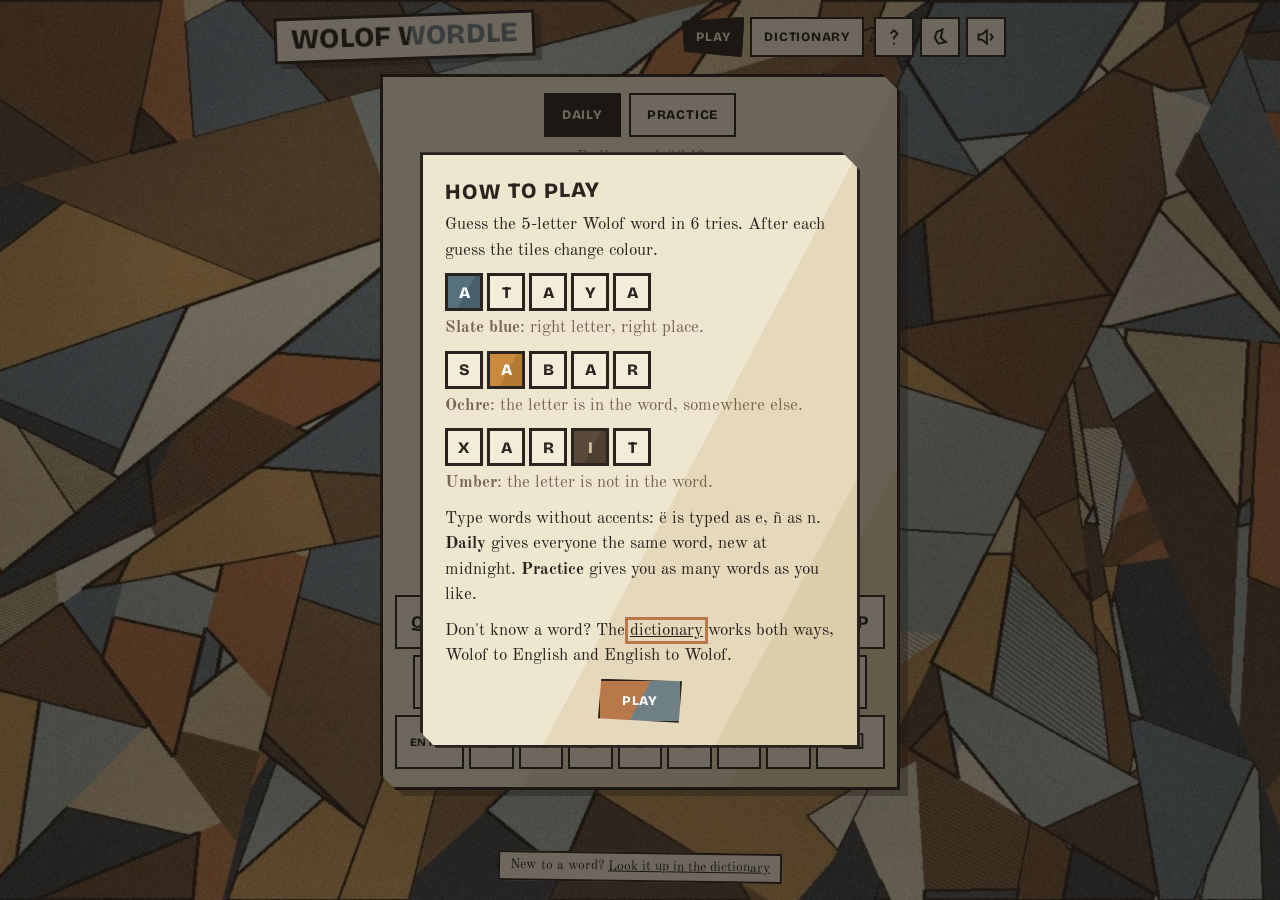
==== index.html @ d40c1cae "Wolof Wordle: standalone site with a Wolof-English dictionary Game moved from PK Arcade, restyled wi" ====
<!DOCTYPE html>
<html lang="en">
<head>
  <meta charset="utf-8">
  <meta name="viewport" content="width=device-width, initial-scale=1, maximum-scale=1">
  <title>Wolof Wordle: guess today's Wolof word</title>
  <meta name="description" content="Guess today's 5-letter Wolof word in six tries, then look up any Wolof word in the free Wolof-English dictionary.">
  <meta property="og:title" content="Wolof Wordle">
  <meta property="og:description" content="Guess today's 5-letter Wolof word in six tries. With a Wolof-English dictionary.">
  <meta name="theme-color" content="#d9c7a3">
  <link rel="manifest" href="manifest.webmanifest">
  <link rel="icon" href="icon.svg" type="image/svg+xml">
  <link rel="preload" href="assets/fonts/bricolage-grotesque-800.woff2" as="font" type="font/woff2" crossorigin>
  <script src="assets/theme.js"></script>
  <link rel="stylesheet" href="assets/site.css?v=1">
  <style>
    main { display: flex; flex-direction: column; align-items: center; }
    .game { width: 100%; max-width: 520px; display: flex; flex-direction: column; align-items: center; padding: 16px 12px 18px; }
    .modes { display: flex; gap: 8px; margin-bottom: 8px; }
    #sub { margin: 0 0 12px; font-style: italic; }

    .board { display: grid; gap: 7px; margin-bottom: 18px; }
    .rowg { display: grid; grid-template-columns: repeat(5, 1fr); gap: 7px; }
    .rowg.shake { animation: shake .35s; }
    @keyframes shake { 20%, 60% { transform: translateX(-7px) rotate(-1deg); } 40%, 80% { transform: translateX(7px) rotate(1deg); } }
    .tileg {
      width: min(15vw, 60px); height: min(15vw, 60px); display: grid; place-items: center;
      font: 800 clamp(1.25rem, 6vw, 1.9rem) var(--display); text-transform: uppercase;
      background: var(--plaque); border: var(--line-w) solid color-mix(in srgb, var(--line) 35%, transparent); color: var(--ink);
    }
    .tileg.filled { border-color: var(--line); animation: pop .12s; }
    @keyframes pop { 50% { transform: scale(1.08) rotate(-2deg); } }
    /* two planes per tile, seen from two sides at once */
    .tileg.ok   { background: linear-gradient(118deg, var(--ok) 0 55%, var(--ok-2) 55%); border-color: var(--line); color: var(--tile-on); }
    .tileg.near { background: linear-gradient(118deg, var(--near) 0 55%, var(--near-2) 55%); border-color: var(--line); color: var(--tile-on); }
    .tileg.no   { background: linear-gradient(118deg, var(--no) 0 55%, var(--no-2) 55%); border-color: var(--line); color: var(--no-ink); }
    .tileg.flip { animation: flip .36s ease-in-out both; }
    @keyframes flip { 50% { transform: rotateX(90deg); } }
    .rowg.won .tileg { animation: hop .5s ease both; }
    .rowg.won .tileg:nth-child(2) { animation-delay: .08s; } .rowg.won .tileg:nth-child(3) { animation-delay: .16s; }
    .rowg.won .tileg:nth-child(4) { animation-delay: .24s; } .rowg.won .tileg:nth-child(5) { animation-delay: .32s; }
    @keyframes hop { 40% { transform: translateY(-16px) rotate(-4deg); } 70% { transform: translateY(2px); } }

    .kb { width: 100%; display: grid; gap: 6px; user-select: none; -webkit-user-select: none; }
    .kb .r { display: flex; gap: 5px; justify-content: center; }
    .key {
      flex: 1; height: 54px; max-width: 46px; padding: 0; cursor: pointer; touch-action: manipulation;
      font: 800 1.1rem var(--display); text-transform: uppercase; color: var(--ink);
      background: var(--plaque); border: 2px solid var(--line);
    }
    .key.wide { flex: 1.6; max-width: 72px; font-size: 0.7rem; letter-spacing: 0.04em; }
    .key:active { transform: translateY(2px); }
    .key.ok   { background: var(--ok);   color: var(--tile-on); }
    .key.near { background: var(--near); color: var(--tile-on); }
    .key.no   { background: var(--no);   color: var(--no-ink); }

    .stats { display: grid; grid-template-columns: repeat(4, 1fr); text-align: center; margin: 16px 0; }
    .stats b { display: block; font: 800 1.5rem var(--display); }
    .stats span { font-size: 0.85rem; color: var(--muted); }
    .meaning { background: var(--plaque); border: 2px solid var(--line); padding: 12px 14px; transform: rotate(-0.6deg); }
    .meaning .w { font: 800 1.5rem var(--display); display: block; text-transform: lowercase; }
    .meaning .written { font-style: italic; color: var(--muted); font-size: 0.9rem; }
    .meaning a { display: inline-block; margin-top: 6px; font-style: italic; }
    .ex { display: flex; gap: 4px; margin: 6px 0 4px; }
    .ex .tileg { width: 38px; height: 38px; font-size: 1rem; }
    .dlg-actions { justify-content: center; margin-top: 4px; }
  </style>
</head>
<body data-page="play">
  <main>
    <div class="wrap-shadow" style="width:100%;max-width:520px">
      <section class="card game" aria-label="Wolof Wordle game">
        <div class="modes" role="group" aria-label="Game mode">
          <button class="btn on" id="dailyBtn">Daily</button>
          <button class="btn" id="practiceBtn">Practice</button>
        </div>
        <p class="muted" id="sub"></p>
        <div class="board" id="board" aria-live="polite"></div>
        <div class="kb" id="kb"></div>
      </section>
    </div>
  </main>
  <footer class="foot"><span>New to a word? <a href="dictionary/">Look it up in the dictionary</a></span></footer>

  <dialog id="help">
    <h2>How to play</h2>
    <p>Guess the 5-letter Wolof word in 6 tries. After each guess the tiles change colour.</p>
    <div class="ex"><div class="tileg ok">a</div><div class="tileg filled">t</div><div class="tileg filled">a</div><div class="tileg filled">y</div><div class="tileg filled">a</div></div>
    <p class="muted"><b>Slate blue</b>: right letter, right place.</p>
    <div class="ex"><div class="tileg filled">s</div><div class="tileg near">a</div><div class="tileg filled">b</div><div class="tileg filled">a</div><div class="tileg filled">r</div></div>
    <p class="muted"><b>Ochre</b>: the letter is in the word, somewhere else.</p>
    <div class="ex"><div class="tileg filled">x</div><div class="tileg filled">a</div><div class="tileg filled">r</div><div class="tileg no">i</div><div class="tileg filled">t</div></div>
    <p class="muted"><b>Umber</b>: the letter is not in the word.</p>
    <p>Type words without accents: ë is typed as e, ñ as n. <b>Daily</b> gives everyone the same word, new at midnight. <b>Practice</b> gives you as many words as you like.</p>
    <p>Don't know a word? The <a href="dictionary/">dictionary</a> works both ways, Wolof to English and English to Wolof.</p>
    <div class="row dlg-actions"><button class="btn primary" onclick="this.closest('dialog').close()">Play</button></div>
  </dialog>

  <dialog id="done">
    <h2 id="doneTitle"></h2>
    <div class="meaning" id="meaning"></div>
    <div class="stats" id="stats"></div>
    <div class="row dlg-actions">
      <button class="btn primary" id="shareBtn" autofocus>Share</button>
      <button class="btn" id="againBtn">New word</button>
      <button class="btn" onclick="this.closest('dialog').close()">Close</button>
    </div>
    <p class="muted center italic" id="next" style="margin:14px 0 0"></p>
  </dialog>

  <script src="assets/site.js?v=1"></script>
  <script src="data/words.js?v=1"></script>
  <script src="data/dict.js?v=1"></script>
  <script>
    const ROWS = 6, LEN = 5;
    const day = dayNumber();
    // The same fixed shuffle PK Arcade used, so the daily word carries on where it left off.
    const ORDER = shuffle(WORDS.map((_, i) => i), seededRandom(2026));
    const dailyWord = WORDS[ORDER[((day % WORDS.length) + WORDS.length) % WORDS.length]];
    const byPlain = {};
    DICT.forEach(([w, pos, en]) => { byPlain[plain(w)] ??= { w, pos, en }; });

    let mode = "daily", answer, meaning, state, current = "", busy = false;
    const stats = store.get("stats", { played: 0, wins: 0, streak: 0, best: 0, lastWinDay: null });
    const board = document.getElementById("board"), kb = document.getElementById("kb");
    const $ = id => document.getElementById(id);

    for (let r = 0; r < ROWS; r++) {
      const row = document.createElement("div");
      row.className = "rowg";
      for (let c = 0; c < LEN; c++) row.appendChild(Object.assign(document.createElement("div"), { className: "tileg" }));
      board.appendChild(row);
    }
    ["qwertyuiop", "asdfghjkl", "+zxcvbnm-"].forEach(line => {
      const r = document.createElement("div");
      r.className = "r";
      for (const ch of line) {
        const k = document.createElement("button");
        k.className = "key";
        if (ch === "+") { k.textContent = "Enter"; k.classList.add("wide"); k.dataset.k = "Enter"; }
        else if (ch === "-") { k.innerHTML = "&#9003;"; k.classList.add("wide"); k.dataset.k = "Backspace"; k.setAttribute("aria-label", "Delete"); k.style.fontSize = "1.3rem"; }
        else { k.textContent = ch; k.dataset.k = ch; }
        r.appendChild(k);
      }
      kb.appendChild(r);
    });
    kb.addEventListener("click", e => { const k = e.target.closest(".key"); if (k) { press(k.dataset.k); k.blur(); } });
    document.addEventListener("keydown", e => {
      if (e.ctrlKey || e.metaKey || e.altKey || document.querySelector("dialog[open]")) return;
      if (e.key === "Enter" || e.key === "Backspace") { e.preventDefault(); press(e.key); }
      else if (/^[a-zëñéàó]$/i.test(e.key)) press(plain(e.key));
    });

    function start(newMode) {
      mode = newMode; current = ""; busy = false;
      if (mode === "daily") {
        [answer, meaning] = dailyWord;
        state = store.get("today", null);
        if (!state || state.day !== day || state.answer !== answer) state = { day, answer, guesses: [], finished: false, won: false };
        $("sub").textContent = `Daily word #${day + 1}`;
      } else {
        [answer, meaning] = WORDS[Math.floor(Math.random() * WORDS.length)];
        state = { guesses: [], finished: false, won: false };
        $("sub").textContent = "Practice: a random word, play as many as you like";
      }
      $("dailyBtn").classList.toggle("on", mode === "daily");
      $("practiceBtn").classList.toggle("on", mode === "practice");
      for (let r = 0; r < ROWS; r++) { board.children[r].classList.remove("won"); paintRow(r, state.guesses[r] || "", state.guesses[r] ? score(state.guesses[r]) : null, false); }
      paintKeys();
      if (state.finished) setTimeout(showDone, 300);
    }

    function score(guess) {
      // Two passes so repeated letters are coloured correctly (think of "ataya")
      const res = Array(LEN).fill("no"), left = {};
      for (let i = 0; i < LEN; i++) {
        if (guess[i] === answer[i]) res[i] = "ok"; else left[answer[i]] = (left[answer[i]] || 0) + 1;
      }
      for (let i = 0; i < LEN; i++) {
        if (res[i] !== "ok" && left[guess[i]] > 0) { res[i] = "near"; left[guess[i]]--; }
      }
      return res;
    }

    function paintRow(r, word, colours, animate) {
      const tiles = board.children[r].children;
      for (let i = 0; i < LEN; i++) {
        tiles[i].textContent = word[i] || "";
        tiles[i].className = "tileg" + (word[i] ? " filled" : "");
        if (!colours) continue;
        if (animate) setTimeout(() => { tiles[i].classList.add("flip"); sfx.flip(); setTimeout(() => tiles[i].classList.add(colours[i]), 180); }, i * 240);
        else tiles[i].classList.add(colours[i]);
      }
    }

    function paintKeys() {
      const rank = { no: 1, near: 2, ok: 3 }, best = {};
      state.guesses.forEach(g => score(g).forEach((c, i) => { if (!best[g[i]] || rank[c] > rank[best[g[i]]]) best[g[i]] = c; }));
      kb.querySelectorAll(".key").forEach(k => {
        k.classList.remove("ok", "near", "no");
        if (best[k.dataset.k]) k.classList.add(best[k.dataset.k]);
      });
    }

    function press(k) {
      if (state.finished || busy) return;
      if (k === "Backspace") { if (!current) return; current = current.slice(0, -1); sfx.del(); }
      else if (k === "Enter") return submit();
      else if (current.length < LEN) { current += k; sfx.key(); }
      paintRow(state.guesses.length, current);
    }

    function submit() {
      const r = state.guesses.length;
      if (current.length < LEN) {
        const row = board.children[r];
        row.classList.remove("shake"); void row.offsetWidth; row.classList.add("shake");
        sfx.bad();
        return toast("Not enough letters");
      }
      const guess = current;
      state.guesses.push(guess); current = ""; busy = true;
      paintRow(r, guess, score(guess), true);
      setTimeout(() => { paintKeys(); busy = false; }, LEN * 240 + 120);
      if (guess === answer || state.guesses.length === ROWS) {
        state.finished = true; state.won = guess === answer;
        if (mode === "daily") updateStats();
        setTimeout(() => {
          if (state.won) { board.children[r].classList.add("won"); sfx.win(); confetti(); toast(["Jamm rekk!", "Rafet na!", "Waaw!", "Baax na!", "Phew!", "Just made it!"][r]); }
          else { sfx.lose(); toast(answer.toUpperCase(), 2400); }
          setTimeout(showDone, 1400);
        }, LEN * 240 + 260);
      }
      if (mode === "daily") store.set("today", state);
    }

    function updateStats() {
      stats.played++;
      if (state.won) {
        stats.wins++;
        stats.streak = stats.lastWinDay === day - 1 ? stats.streak + 1 : 1;
        stats.best = Math.max(stats.best, stats.streak);
        stats.lastWinDay = day;
      } else stats.streak = 0;
      store.set("stats", stats);
    }

    function resultText() {
      const emoji = { ok: "🟦", near: "🟧", no: "🟫" };
      const grid = state.guesses.map(g => score(g).map(c => emoji[c]).join("")).join("\n");
      const label = mode === "daily" ? `#${day + 1}` : "practice";
      return `Wolof Wordle ${label} ${state.won ? state.guesses.length : "X"}/6\n\n${grid}\n\n${location.origin}/`;
    }

    function showDone() {
      $("doneTitle").textContent = state.won ? "Rafet na!" : "Next time";
      const d = byPlain[answer];
      const written = d && d.w !== answer ? `<span class="written">written ${escapeHtml(d.w)}</span><br>` : "";
      $("meaning").innerHTML = `<span class="w">${escapeHtml(answer)}</span>${written}${escapeHtml(meaning)}<br>
        <a href="dictionary/?q=${encodeURIComponent(answer)}">See it in the dictionary &rarr;</a>`;
      const pct = stats.played ? Math.round(100 * stats.wins / stats.played) : 0;
      $("stats").innerHTML = [[stats.played, "Played"], [pct, "Win %"], [stats.streak, "Streak"], [stats.best, "Best"]]
        .map(([v, l]) => `<div><b>${v}</b><span>${l}</span></div>`).join("");
      const now = new Date(), midnight = Date.UTC(now.getUTCFullYear(), now.getUTCMonth(), now.getUTCDate() + 1);
      const h = Math.floor((midnight - now) / 3600000), m = Math.floor((midnight - now) / 60000) % 60;
      $("next").textContent = mode === "daily" ? `Next daily word in ${h}h ${m}m` : "";
      $("againBtn").textContent = mode === "daily" ? "Practice" : "New word";
      $("done").showModal();
    }
    $("shareBtn").onclick = () => shareText(resultText());
    $("againBtn").onclick = () => { $("done").close(); start("practice"); };
    $("helpBtn").onclick = () => $("help").showModal();
    $("dailyBtn").onclick = () => start("daily");
    $("practiceBtn").onclick = () => start("practice");

    start("daily");
    if (!state.finished && !store.get("seen-help", false)) { $("help").showModal(); store.set("seen-help", true); }
  </script>
</body>
</html>
---- assets/site.css ----
/* Wolof Wordle: two Picasso rooms borrowed from Jangal's gallery themes.
   Day   = Cubist      (faceted planes in ochre, umber and slate)
   Night = Blue Period (a quiet room painted only in blues)          */

@font-face { font-family: 'Bricolage Grotesque'; src: url('fonts/bricolage-grotesque-400.woff2') format('woff2'); font-weight: 400; font-display: swap; }
@font-face { font-family: 'Bricolage Grotesque'; src: url('fonts/bricolage-grotesque-800.woff2') format('woff2'); font-weight: 800; font-display: swap; }
@font-face { font-family: 'Old Standard TT'; src: url('fonts/old-standard-tt-400.woff2') format('woff2'); font-weight: 400; font-style: normal; font-display: swap; }
@font-face { font-family: 'Old Standard TT'; src: url('fonts/old-standard-tt-400i.woff2') format('woff2'); font-weight: 400; font-style: italic; font-display: swap; }
@font-face { font-family: 'Old Standard TT'; src: url('fonts/old-standard-tt-700.woff2') format('woff2'); font-weight: 700; font-style: normal; font-display: swap; }

:root, [data-theme='cubist'] {
  color-scheme: light;
  --bg: #d9c7a3;
  --paper: #efe6cf; --paper-2: #e6d9bb; --paper-3: #dccdab; --plaque: #f4ecd8;
  --ink: #2a2420; --ink-2: #4b3f33; --muted: #75664f;
  --line: #2a2420; --line-w: 3px;
  --slate: #6f7f86; --ochre: #b9784a; --umber: #8a6a46;
  --accent: #6f7f86; --on-accent: #fff;
  --ok: #56707c; --ok-2: #48606b; --near: #c98a3e; --near-2: #b57a31; --tile-on: #fff;
  --no: #5b4a3a; --no-2: #4e3f31; --no-ink: #d9c7a3;
  --shadow: rgba(42, 36, 32, 0.35);
  --art: url('art/cubist.webp');
  --card-bg: linear-gradient(118deg, var(--paper) 0 58%, var(--paper-2) 58% 81%, var(--paper-3) 81%);
  --title-bg: linear-gradient(100deg, var(--ink) 52%, var(--slate) 52%);
  --display: 'Bricolage Grotesque', 'Segoe UI', system-ui, sans-serif;
  --body: 'Old Standard TT', Georgia, 'Times New Roman', serif;
  --facet: polygon(0 0, calc(100% - 18px) 0, 100% 18px, 100% 100%, 16px 100%, 0 calc(100% - 16px));
}
[data-theme='blueperiod'] {
  color-scheme: dark;
  --bg: #0b1626;
  --paper: #11233b; --paper-2: #142a46; --paper-3: #17304f; --plaque: #0f1f35;
  --ink: #dbe6f1; --ink-2: #a9bdd2; --muted: #7890aa;
  --line: #050b14; --line-w: 3px;
  --slate: #8fb3d9; --ochre: #c9a96a; --umber: #5f87b3;
  --accent: #8fb3d9; --on-accent: #0b1626;
  --ok: #7fa6d1; --ok-2: #6b93c0; --near: #c9a96a; --near-2: #b6965a; --tile-on: #0b1626;
  --no: #34475f; --no-2: #2d3f55; --no-ink: #a3b5c9;
  --shadow: rgba(0, 0, 0, 0.5);
  --art: url('art/blueperiod.webp');
  --card-bg: linear-gradient(118deg, var(--paper) 0 58%, var(--paper-2) 58% 81%, var(--paper-3) 81%);
  --title-bg: linear-gradient(100deg, #dbe6f1 52%, #8fb3d9 52%);
}

* { box-sizing: border-box; }
html { -webkit-text-size-adjust: 100%; }
body {
  margin: 0; min-height: 100vh; min-height: 100dvh; color: var(--ink); font: 17px/1.5 var(--body);
  background: var(--bg) var(--art) center / cover fixed no-repeat;
  display: flex; flex-direction: column;
}
/* iOS ignores background-attachment: fixed; a fixed layer behaves the same everywhere */
body::before { content: ''; position: fixed; inset: 0; z-index: -1; background: var(--bg) var(--art) center / cover no-repeat; }
a { color: inherit; }
button, input, textarea, select { font: inherit; color: inherit; }
:focus-visible { outline: 3px solid var(--ochre); outline-offset: 2px; }
.sr { position: absolute; width: 1px; height: 1px; overflow: hidden; clip: rect(0 0 0 0); white-space: nowrap; }

/* ---------- top bar ---------- */
.topbar {
  display: flex; align-items: center; gap: 10px; flex-wrap: wrap;
  width: 100%; max-width: 760px; margin: 0 auto; padding: 14px 14px 6px;
}
.logo {
  display: inline-block; text-decoration: none; padding: 4px 14px 5px; transform: rotate(-2deg);
  background: var(--plaque); border: var(--line-w) solid var(--line); box-shadow: 6px 5px 0 var(--shadow);
  font: 800 clamp(1.3rem, 5vw, 1.75rem)/1.1 var(--display); text-transform: uppercase; letter-spacing: 0.01em;
}
.logo span { background: var(--title-bg); -webkit-background-clip: text; background-clip: text; color: transparent; }
.nav { display: flex; gap: 6px; margin-left: auto; }
.nav a, .iconbtn {
  display: inline-grid; place-items: center; min-height: 40px; padding: 0 12px; text-decoration: none; cursor: pointer;
  background: var(--plaque); border: 2px solid var(--line); font: 800 0.8rem var(--display); text-transform: uppercase; letter-spacing: 0.06em;
}
.nav a[aria-current='page'] { background: var(--ink); color: var(--paper); clip-path: polygon(0 10%, 100% 0, 96% 100%, 3% 88%); }
.nav a:hover { background: var(--paper-3); }
.nav a[aria-current='page']:hover { background: var(--ink); }
.tools { display: flex; gap: 6px; }
.iconbtn { width: 40px; padding: 0; }
.iconbtn svg { width: 20px; height: 20px; }
@media (max-width: 520px) {
  .topbar { gap: 8px; }
  .nav { order: 3; margin-left: 0; width: 100%; }
  .nav a { flex: 1; }
  .tools { margin-left: auto; }
}

/* ---------- the faceted card ---------- */
main { width: 100%; max-width: 760px; margin: 0 auto; padding: 8px 14px 24px; flex: 1; }
.card {
  background: var(--card-bg); border: var(--line-w) solid var(--line); clip-path: var(--facet);
  padding: 18px; filter: drop-shadow(8px 6px 0 var(--shadow));
}
.wrap-shadow { filter: drop-shadow(8px 6px 0 var(--shadow)); }
.wrap-shadow > .card { filter: none; }
h1, h2, h3 { font-family: var(--display); font-weight: 800; line-height: 1.15; margin: 0 0 10px; }
h2 { font-size: 1.15rem; text-transform: uppercase; letter-spacing: 0.04em; }
.muted { color: var(--muted); }
.center { text-align: center; }
.italic { font-style: italic; }

/* ---------- buttons ---------- */
.btn {
  display: inline-flex; align-items: center; justify-content: center; gap: 8px; min-height: 44px; padding: 0 16px; cursor: pointer;
  background: var(--plaque); border: 2px solid var(--line); text-decoration: none;
  font: 800 0.82rem var(--display); text-transform: uppercase; letter-spacing: 0.06em;
}
.btn:hover { background: var(--paper-3); }
.btn:active { transform: translate(1px, 2px); }
.btn.primary {
  color: #fff; border-color: var(--line); background: linear-gradient(118deg, var(--ochre) 50%, var(--slate) 50%);
  clip-path: polygon(4% 0, 100% 6%, 96% 100%, 0 90%); padding: 0 22px;
}
[data-theme='blueperiod'] .btn.primary { color: #0b1626; background: linear-gradient(118deg, #b9d0e8 50%, #8fb3d9 50%); }
.btn.primary:hover { filter: brightness(1.07); }
.btn.on { background: var(--ink); color: var(--paper); }
.row { display: flex; gap: 8px; flex-wrap: wrap; }

/* ---------- dialogs ---------- */
dialog {
  width: min(92vw, 440px); max-height: 88vh; overflow: auto; padding: 22px; color: var(--ink);
  background: var(--card-bg); border: var(--line-w) solid var(--line); clip-path: var(--facet);
}
dialog::backdrop { background: rgba(20, 16, 12, 0.6); }
[data-theme='blueperiod'] dialog::backdrop { background: rgba(2, 6, 12, 0.7); }
dialog h2 { font-size: 1.35rem; transform: rotate(-1deg); }
dialog p { margin: 0 0 10px; }
.x { position: absolute; top: 12px; right: 18px; }

/* ---------- forms ---------- */
label { display: block; font: 800 0.75rem var(--display); text-transform: uppercase; letter-spacing: 0.06em; margin: 12px 0 4px; }
label .muted { text-transform: none; letter-spacing: 0; font: italic 400 0.85rem var(--body); }
.field {
  width: 100%; padding: 10px 12px; background: var(--plaque); border: 2px solid var(--line); border-radius: 0;
  font: 1.05rem var(--body);
}
textarea.field { min-height: 70px; resize: vertical; }
.field:focus { outline: 3px solid var(--ochre); outline-offset: 0; }

/* ---------- toast ---------- */
.toast {
  position: fixed; left: 50%; top: 84px; transform: translate(-50%, -12px) rotate(-1.5deg); opacity: 0; pointer-events: none; z-index: 50;
  padding: 8px 16px; background: var(--ink); color: var(--paper); border: 2px solid var(--line);
  font: 800 0.95rem var(--display); transition: opacity .18s, transform .18s; max-width: 90vw; text-align: center;
}
.toast.show { opacity: 1; transform: translate(-50%, 0) rotate(-1.5deg); }

/* ---------- footer ---------- */
.foot { text-align: center; padding: 6px 14px 18px; font-size: 0.85rem; }
.foot span { background: var(--plaque); border: 2px solid var(--line); padding: 3px 10px; display: inline-block; transform: rotate(0.8deg); }

/* ---------- confetti (cubist shards) ---------- */
canvas.fx { position: fixed; inset: 0; pointer-events: none; z-index: 60; }

@media (prefers-reduced-motion: reduce) {
  *, *::before, *::after { animation-duration: 0.01ms !important; transition-duration: 0.01ms !important; }
}
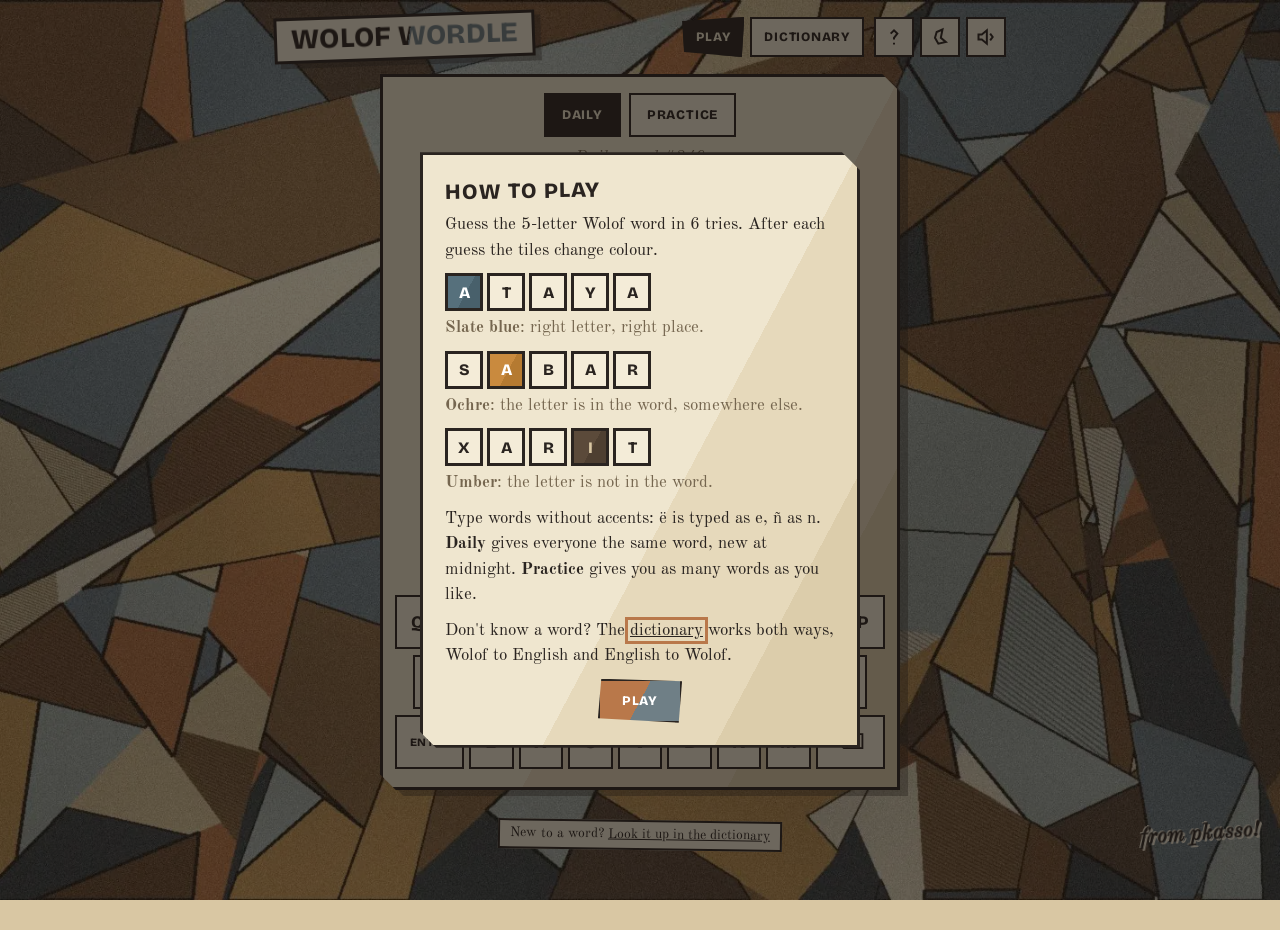
==== commit cda325f6: "Sign the canvas: from pkasso!" ====
--- a/index.html
+++ b/index.html
@@ -12,7 +12,7 @@
   <link rel="icon" href="icon.svg" type="image/svg+xml">
   <link rel="preload" href="assets/fonts/bricolage-grotesque-800.woff2" as="font" type="font/woff2" crossorigin>
   <script src="assets/theme.js"></script>
-  <link rel="stylesheet" href="assets/site.css?v=1">
+  <link rel="stylesheet" href="assets/site.css?v=2">
   <style>
     main { display: flex; flex-direction: column; align-items: center; }
     .game { width: 100%; max-width: 520px; display: flex; flex-direction: column; align-items: center; padding: 16px 12px 18px; }
@@ -80,7 +80,7 @@
       </section>
     </div>
   </main>
-  <footer class="foot"><span>New to a word? <a href="dictionary/">Look it up in the dictionary</a></span></footer>
+  <footer class="foot"><span>New to a word? <a href="dictionary/">Look it up in the dictionary</a></span><p class="sig">from pkasso!</p></footer>
 
   <dialog id="help">
     <h2>How to play</h2>
--- a/assets/site.css
+++ b/assets/site.css
@@ -149,6 +149,13 @@
 .foot { text-align: center; padding: 6px 14px 18px; font-size: 0.85rem; }
 .foot span { background: var(--plaque); border: 2px solid var(--line); padding: 3px 10px; display: inline-block; transform: rotate(0.8deg); }
 
+/* the painter's signature, bottom right of the canvas */
+.foot .sig {
+  margin: 10px 0 0; text-align: right; padding-right: 6px;
+  font: italic 700 1.35rem var(--body); color: var(--ink);
+  transform: rotate(-4deg); text-shadow: 2px 2px 0 var(--plaque), -1px -1px 0 var(--plaque);
+}
+
 /* ---------- confetti (cubist shards) ---------- */
 canvas.fx { position: fixed; inset: 0; pointer-events: none; z-index: 60; }
 
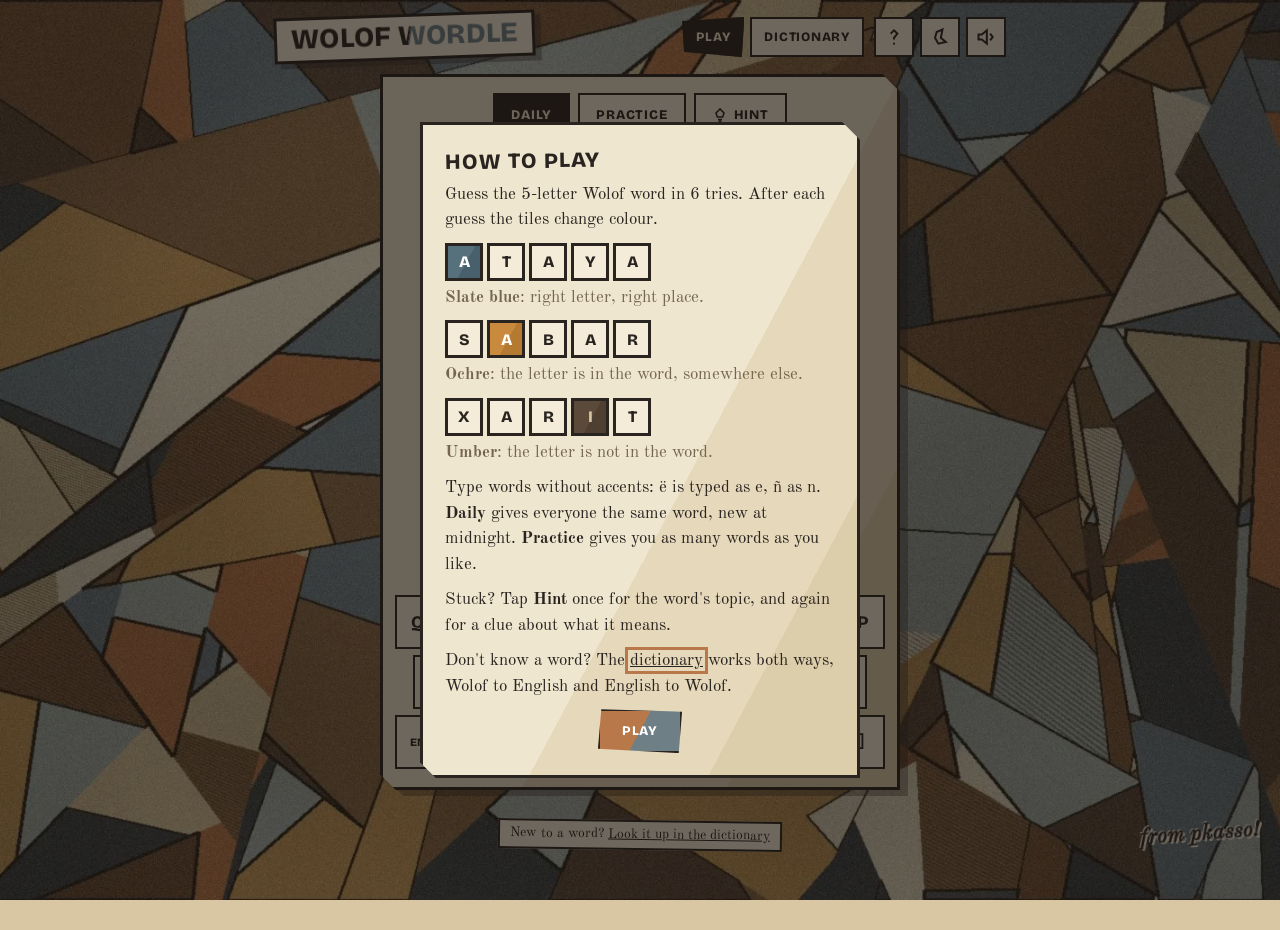
==== commit 859a2332: "Add hints: topic first, then a clue that never names the word Each answer has a hand-written clue in" ====
--- a/index.html
+++ b/index.html
@@ -64,6 +64,19 @@
     .ex { display: flex; gap: 4px; margin: 6px 0 4px; }
     .ex .tileg { width: 38px; height: 38px; font-size: 1rem; }
     .dlg-actions { justify-content: center; margin-top: 4px; }
+    #hintBtn { gap: 6px; }
+    #hintBtn svg { width: 16px; height: 16px; }
+    #hintBtn[disabled] { opacity: .45; cursor: default; }
+    .hints { width: 100%; display: grid; gap: 6px; margin: -2px 0 12px; }
+    .hints:empty { display: none; }
+    .hint {
+      background: var(--plaque); border: 2px solid var(--line); padding: 7px 12px; font-size: 0.98rem;
+      animation: hintIn .3s ease both;
+    }
+    .hint:nth-child(1) { transform: rotate(-0.6deg); }
+    .hint:nth-child(2) { transform: rotate(0.5deg); font-style: italic; }
+    .hint b { font: 800 0.7rem var(--display); text-transform: uppercase; letter-spacing: 0.08em; color: var(--muted); margin-right: 6px; font-style: normal; }
+    @keyframes hintIn { from { opacity: 0; transform: translateY(-6px) rotate(-2deg); } }
   </style>
 </head>
 <body data-page="play">
@@ -73,8 +86,10 @@
         <div class="modes" role="group" aria-label="Game mode">
           <button class="btn on" id="dailyBtn">Daily</button>
           <button class="btn" id="practiceBtn">Practice</button>
+          <button class="btn" id="hintBtn" aria-label="Get a hint"><svg viewBox="0 0 24 24" fill="none" stroke="currentColor" stroke-width="2.4"><path d="M12 3 6 9l2 6h8l2-6z"/><path d="M9 19h6M10 22h4"/></svg><span>Hint</span></button>
         </div>
         <p class="muted" id="sub"></p>
+        <div class="hints" id="hints" aria-live="polite"></div>
         <div class="board" id="board" aria-live="polite"></div>
         <div class="kb" id="kb"></div>
       </section>
@@ -92,6 +107,7 @@
     <div class="ex"><div class="tileg filled">x</div><div class="tileg filled">a</div><div class="tileg filled">r</div><div class="tileg no">i</div><div class="tileg filled">t</div></div>
     <p class="muted"><b>Umber</b>: the letter is not in the word.</p>
     <p>Type words without accents: ë is typed as e, ñ as n. <b>Daily</b> gives everyone the same word, new at midnight. <b>Practice</b> gives you as many words as you like.</p>
+    <p>Stuck? Tap <b>Hint</b> once for the word's topic, and again for a clue about what it means.</p>
     <p>Don't know a word? The <a href="dictionary/">dictionary</a> works both ways, Wolof to English and English to Wolof.</p>
     <div class="row dlg-actions"><button class="btn primary" onclick="this.closest('dialog').close()">Play</button></div>
   </dialog>
@@ -111,6 +127,7 @@
   <script src="assets/site.js?v=1"></script>
   <script src="data/words.js?v=1"></script>
   <script src="data/dict.js?v=1"></script>
+  <script src="data/hints.js?v=1"></script>
   <script>
     const ROWS = 6, LEN = 5;
     const day = dayNumber();
@@ -118,7 +135,8 @@
     const ORDER = shuffle(WORDS.map((_, i) => i), seededRandom(2026));
     const dailyWord = WORDS[ORDER[((day % WORDS.length) + WORDS.length) % WORDS.length]];
     const byPlain = {};
-    DICT.forEach(([w, pos, en]) => { byPlain[plain(w)] ??= { w, pos, en }; });
+    DICT.forEach(([w, pos, en, cat]) => { byPlain[plain(w)] ??= { w, pos, en, cat }; });
+    const KIND = { n: "a thing (noun)", v: "an action (verb)", adj: "a describing word", adv: "a word about how or when" };
 
     let mode = "daily", answer, meaning, state, current = "", busy = false;
     const stats = store.get("stats", { played: 0, wins: 0, streak: 0, best: 0, lastWinDay: null });
@@ -156,17 +174,18 @@
       if (mode === "daily") {
         [answer, meaning] = dailyWord;
         state = store.get("today", null);
-        if (!state || state.day !== day || state.answer !== answer) state = { day, answer, guesses: [], finished: false, won: false };
+        if (!state || state.day !== day || state.answer !== answer) state = { day, answer, guesses: [], finished: false, won: false, hints: 0 };
         $("sub").textContent = `Daily word #${day + 1}`;
       } else {
         [answer, meaning] = WORDS[Math.floor(Math.random() * WORDS.length)];
-        state = { guesses: [], finished: false, won: false };
+        state = { guesses: [], finished: false, won: false, hints: 0 };
         $("sub").textContent = "Practice: a random word, play as many as you like";
       }
       $("dailyBtn").classList.toggle("on", mode === "daily");
       $("practiceBtn").classList.toggle("on", mode === "practice");
       for (let r = 0; r < ROWS; r++) { board.children[r].classList.remove("won"); paintRow(r, state.guesses[r] || "", state.guesses[r] ? score(state.guesses[r]) : null, false); }
       paintKeys();
+      paintHints();
       if (state.finished) setTimeout(showDone, 300);
     }
 
@@ -223,7 +242,7 @@
       paintRow(r, guess, score(guess), true);
       setTimeout(() => { paintKeys(); busy = false; }, LEN * 240 + 120);
       if (guess === answer || state.guesses.length === ROWS) {
-        state.finished = true; state.won = guess === answer;
+        state.finished = true; state.won = guess === answer; paintHints();
         if (mode === "daily") updateStats();
         setTimeout(() => {
           if (state.won) { board.children[r].classList.add("won"); sfx.win(); confetti(); toast(["Jamm rekk!", "Rafet na!", "Waaw!", "Baax na!", "Phew!", "Just made it!"][r]); }
@@ -233,6 +252,33 @@
       }
       if (mode === "daily") store.set("today", state);
     }
+
+    // Hint 1: the topic and kind of word. Hint 2: a clue about the meaning that never names it.
+    function hintText(n) {
+      const d = byPlain[answer];
+      if (n === 1) {
+        const topic = d && CATEGORIES[d.cat] ? CATEGORIES[d.cat] : "Everyday words";
+        const kind = d && KIND[d.pos] ? `, ${KIND[d.pos]}` : "";
+        return `<b>Topic</b>${escapeHtml(topic)}${escapeHtml(kind)}`;
+      }
+      const clue = HINTS[answer] || `It starts with ${answer[0].toUpperCase()}`;
+      return `<b>Clue</b>${escapeHtml(clue)}`;
+    }
+    function paintHints() {
+      const n = state.hints || 0;
+      $("hints").innerHTML = Array.from({ length: n }, (_, i) => `<div class="hint">${hintText(i + 1)}</div>`).join("");
+      const btn = $("hintBtn");
+      btn.disabled = n >= 2 || state.finished;
+      btn.querySelector("span").textContent = n === 0 ? "Hint" : n === 1 ? "Clue" : "Used";
+      btn.setAttribute("aria-label", n === 0 ? "Show the topic" : n === 1 ? "Show a clue" : "No more hints");
+    }
+    $("hintBtn").onclick = () => {
+      if (state.finished || (state.hints || 0) >= 2) return;
+      state.hints = (state.hints || 0) + 1;
+      sfx.ok();
+      paintHints();
+      if (mode === "daily") store.set("today", state);
+    };
 
     function updateStats() {
       stats.played++;
@@ -249,7 +295,8 @@
       const emoji = { ok: "🟦", near: "🟧", no: "🟫" };
       const grid = state.guesses.map(g => score(g).map(c => emoji[c]).join("")).join("\n");
       const label = mode === "daily" ? `#${day + 1}` : "practice";
-      return `Wolof Wordle ${label} ${state.won ? state.guesses.length : "X"}/6\n\n${grid}\n\n${location.origin}/`;
+      const hints = state.hints ? ` · ${"💡".repeat(state.hints)}` : "";
+      return `Wolof Wordle ${label} ${state.won ? state.guesses.length : "X"}/6${hints}\n\n${grid}\n\n${location.origin}/`;
     }
 
     function showDone() {
